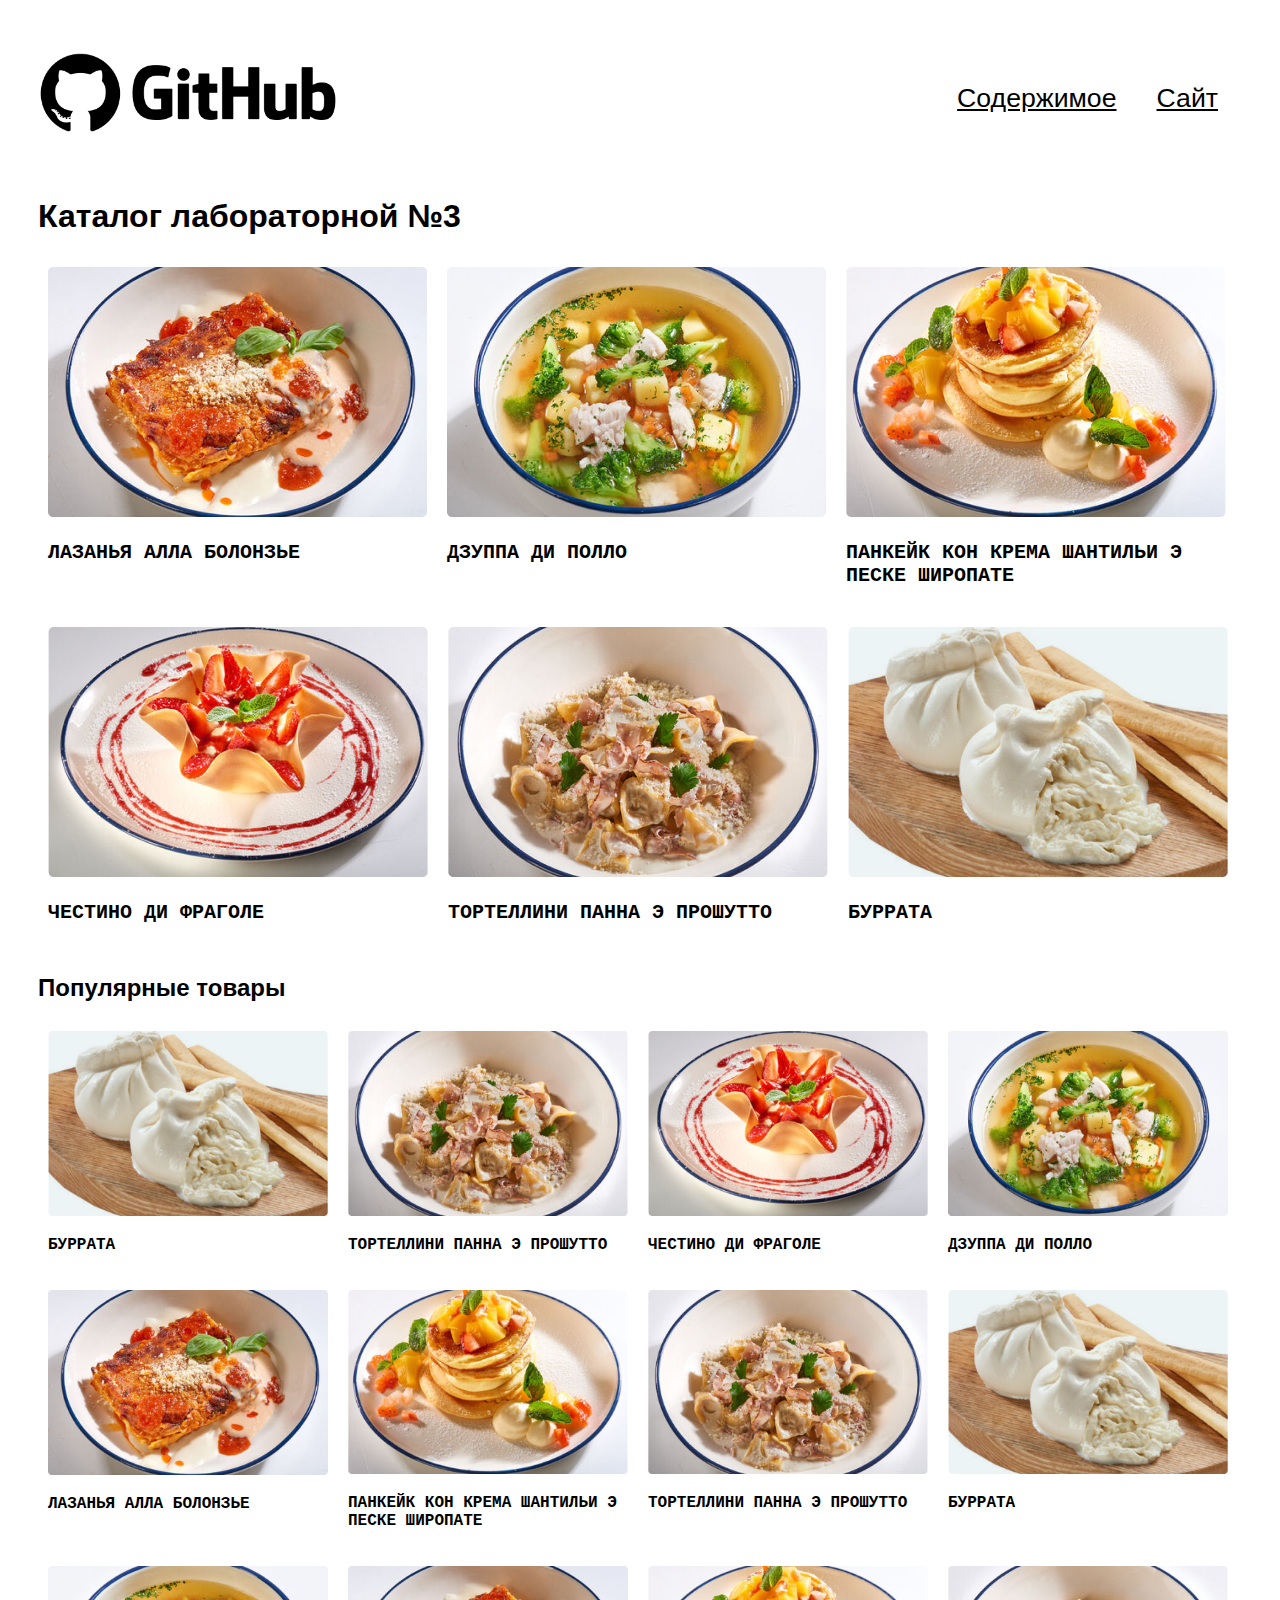
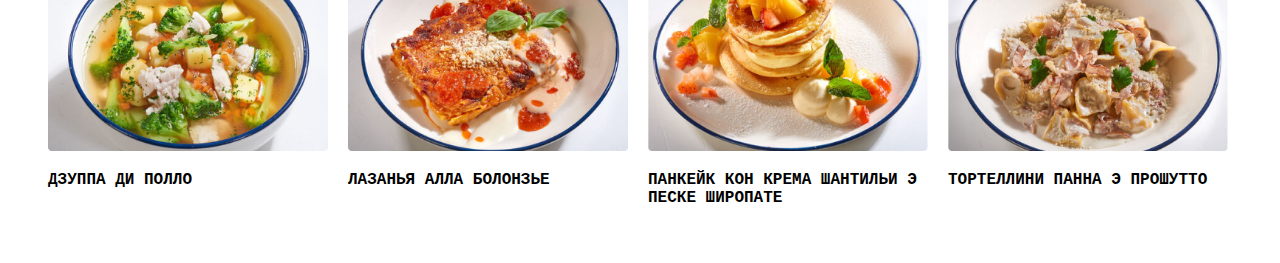
==== 3/index.html @ bacbf108 "Added lab3" ====
<!DOCTYPE html>
<html lang="en">

<head>
    <meta charset="UTF-8">
    <meta http-equiv="X-UA-Compatible" content="IE=edge">
    <meta name="viewport" content="width=device-width, initial-scale=1.0">
    <title>Лабораторная работа №3</title>
</head>
<link rel="stylesheet" href="styles/style.css" type="text/css" />

<body>
    <div class="content">
        <div class="top-menu">
            <img src="./content/logo.png" width="300px" height=auto>
            <ul class="navigation-tab">
                <li class="navigation-btn">
                    <a href="#main-catalog">Содержимое</a>
                </li>
                <li class="navigation-btn">
                    <a href="https://github.com/">Сайт</a>
                </li>
            </ul>
        </div>
        <div class="main">
            <h1>Каталог лабораторной №3</h1>
            <div class="main-catalog">
                <div class="item">
                    <img src="./content/1.png">
                    <p>Лазанья алла болонзье</p>
                </div>
                <div class="item">
                    <img src="./content/2.png">
                    <p>Дзуппа ди полло</p>
                </div>
                <div class="item">
                    <img src="./content/3.png">
                    <p>Панкейк кон крема шантильи э песке широпате</p>
                </div>
                <div class="item">
                    <img src="./content/4.png">
                    <p>Честино ди фраголе</p>
                </div>
                <div class="item">
                    <img src="./content/5.png">
                    <p>Тортеллини панна э прошутто</p>
                </div>
                <div class="item">
                    <img src="./content/6.png">
                    <p>Буррата</p>
                </div>
            </div>
            <h2>Популярные товары</h2>
            <div class="promo-catalog">
                <div class="item">
                    <img src="./content/6.png" width="280px">
                    <p>Буррата</p>
                </div>
                <div class="item">
                    <img src="./content/5.png" width="280px">
                    <p>Тортеллини панна э прошутто</p>
                </div>
                <div class="item">
                    <img src="./content/4.png" width="280px">
                    <p>Честино ди фраголе</p>
                </div>
                <div class="item">
                    <img src="./content/2.png" width="280px">
                    <p>Дзуппа ди полло</p>
                </div>
                <div class="item">
                    <img src="./content/1.png">
                    <p>Лазанья алла болонзье</p>
                </div>
                <div class="item">
                    <img src="./content/3.png">
                    <p>Панкейк кон крема шантильи э песке широпате</p>
                </div>
                <div class="item">
                    <img src="./content/5.png">
                    <p>Тортеллини панна э прошутто</p>
                </div>
                <div class="item">
                    <img src="./content/6.png">
                    <p>Буррата</p>
                </div>
                <div class="item">
                    <img src="./content/2.png">
                    <p>Дзуппа ди полло</p>
                </div>
                <div class="item">
                    <img src="./content/1.png">
                    <p>Лазанья алла болонзье</p>
                </div>
                <div class="item">
                    <img src="./content/3.png">
                    <p>Панкейк кон крема шантильи э песке широпате</p>
                </div>
                <div class="item">
                    <img src="./content/5.png">
                    <p>Тортеллини панна э прошутто</p>
                </div>
            </div>
        </div>
    </div>
</body>
<script src="./scripts/index.js"></script>

</html>
---- 3/styles/style.css ----
body {
    width: 1280px;

}

.content {
    margin: 30px;
    margin-top: 5px;
}

.top-menu {
    position: relative;
    display: flex;
}

.promo-catalog {
    display: block;
}

.navigation-tab {
    display: flex;
    position: absolute;
    right: 0%;
    margin-top: 75px;
    margin-right: 40px;
    font-family:'Franklin Gothic Medium', 'Arial Narrow', Arial, sans-serif;
    font-size: 20pt;
    list-style-type: none;
}

.navigation-btn {
    margin-left: 40px;
}

a {

    color: black;
}

h1, h2 {
    font-family:Arial, Helvetica, sans-serif;
}

p {
    text-transform: uppercase;
    word-wrap: break-word;
    font-weight: bold;
    font-family: 'Courier New', Courier, monospace;
    font-size: 15pt;
}

.main-catalog, .promo-catalog {
    display: flex;
    flex-wrap: wrap;
}


.item {
   margin: 10px;
   width: min-content;
}

.promo-catalog img {
    width: 280px;
}

.promo-catalog p {
    font-size: 12pt;
}
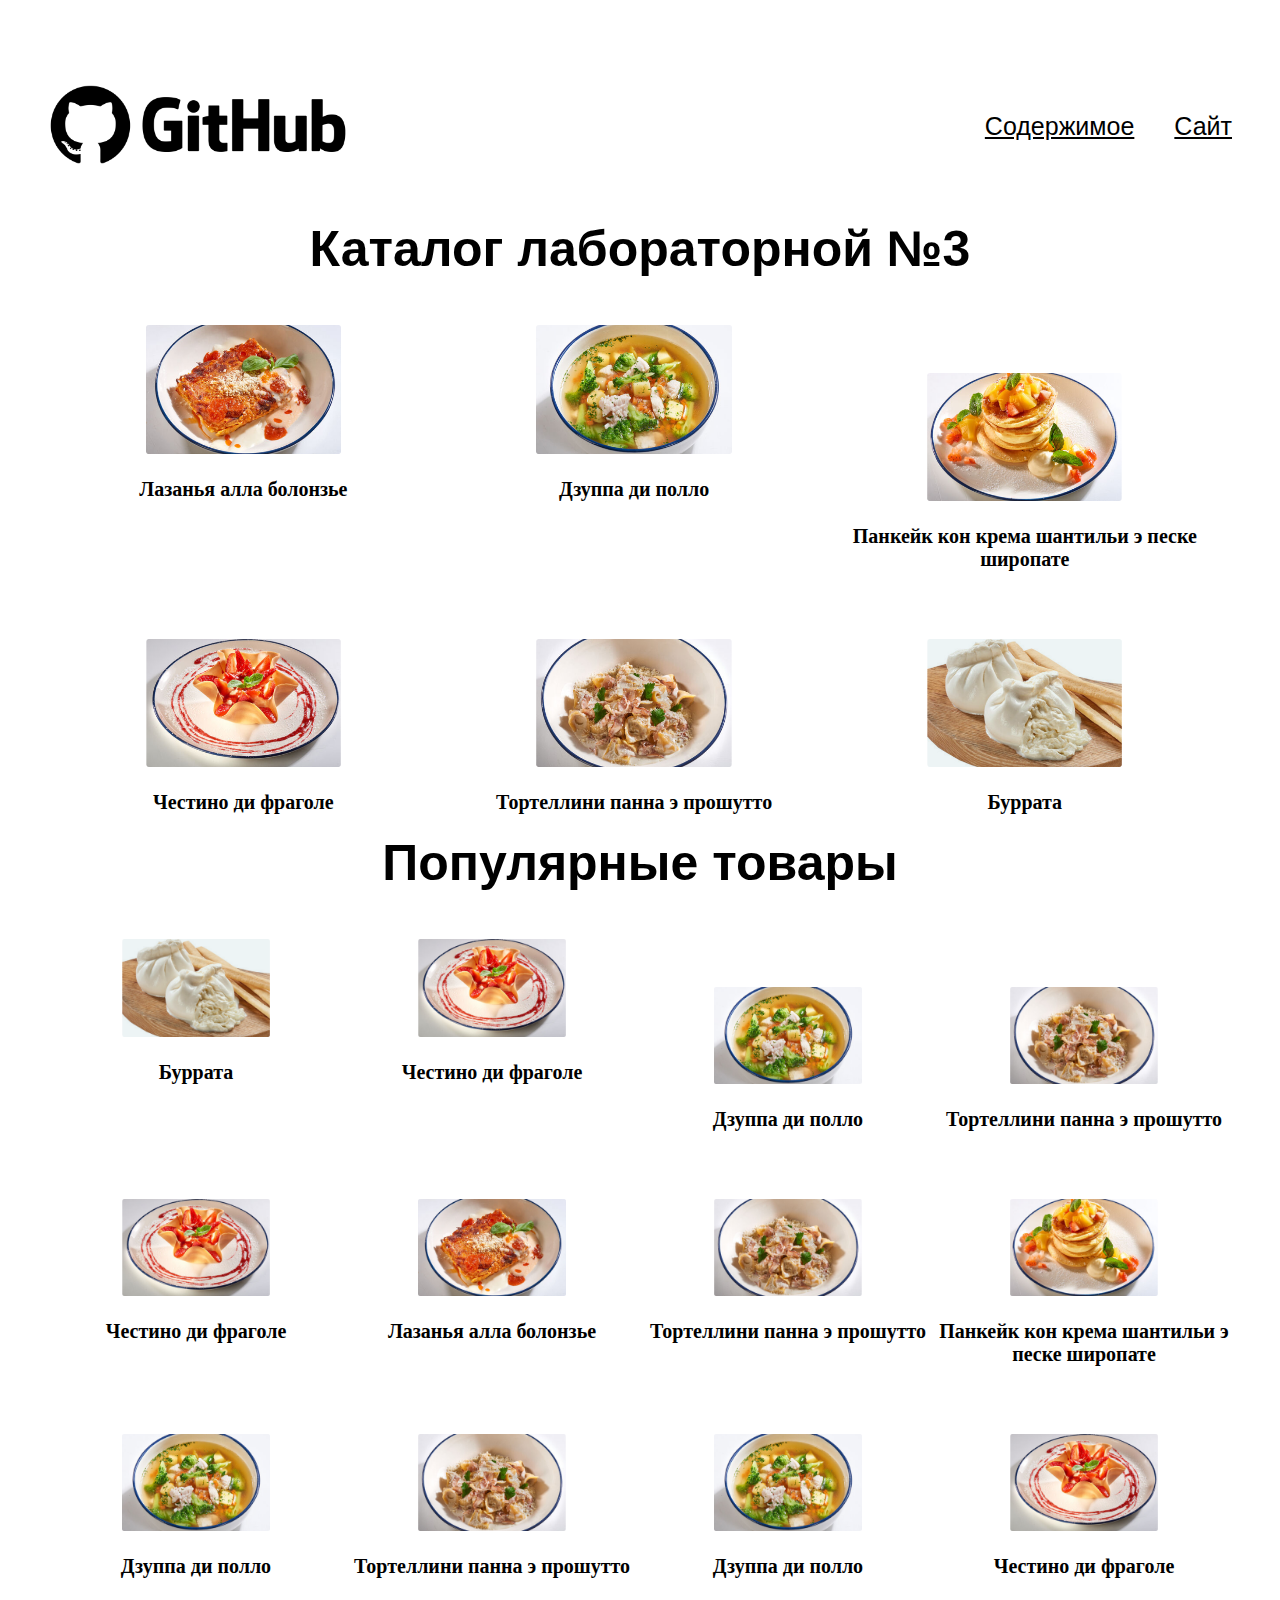
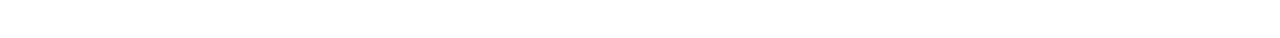
==== commit f73579ed: "Исправления" ====
--- a/3/index.html
+++ b/3/index.html
@@ -1,109 +1,173 @@
 <!DOCTYPE html>
-<html lang="en">
+<html lang="ru">
 
-<head>
-    <meta charset="UTF-8">
-    <meta http-equiv="X-UA-Compatible" content="IE=edge">
-    <meta name="viewport" content="width=device-width, initial-scale=1.0">
-    <title>Лабораторная работа №3</title>
-</head>
-<link rel="stylesheet" href="styles/style.css" type="text/css" />
-
+    <head>
+        <meta charset="UTF-8">
+        <meta http-equiv="X-UA-Compatible" content="IE=edge">
+        <meta name="viewport" content="width=device-width, initial-scale=1.0">
+        <title>Лабораторная работа №3</title>
+    </head>
+    <link rel="stylesheet" href="styles/style.css" type="text/css" />
+    
 <body>
-    <div class="content">
-        <div class="top-menu">
-            <img src="./content/logo.png" width="300px" height=auto>
-            <ul class="navigation-tab">
-                <li class="navigation-btn">
-                    <a href="#main-catalog">Содержимое</a>
-                </li>
-                <li class="navigation-btn">
-                    <a href="https://github.com/">Сайт</a>
-                </li>
-            </ul>
-        </div>
-        <div class="main">
-            <h1>Каталог лабораторной №3</h1>
-            <div class="main-catalog">
-                <div class="item">
-                    <img src="./content/1.png">
-                    <p>Лазанья алла болонзье</p>
+    <div id="main">
+        <div class="top-area">
+            <div class="top-area_content">
+                <div class="logo">
+                    <img src="./content/logo.png" width="300px" height=auto>
                 </div>
-                <div class="item">
-                    <img src="./content/2.png">
-                    <p>Дзуппа ди полло</p>
-                </div>
-                <div class="item">
-                    <img src="./content/3.png">
-                    <p>Панкейк кон крема шантильи э песке широпате</p>
-                </div>
-                <div class="item">
-                    <img src="./content/4.png">
-                    <p>Честино ди фраголе</p>
-                </div>
-                <div class="item">
-                    <img src="./content/5.png">
-                    <p>Тортеллини панна э прошутто</p>
-                </div>
-                <div class="item">
-                    <img src="./content/6.png">
-                    <p>Буррата</p>
+                <div class="navigation">
+                    <ul class="navigation-tab">
+                        <li class="navigation_btn"><a href="#main-catalog_title">Содержимое</a></li>
+                        <li class="navigation_btn"><a href="https://github.com/">Сайт</a>
+                        </li>
+                    </ul>
                 </div>
             </div>
-            <h2>Популярные товары</h2>
+        </div>
+
+        <h1 class="name-catalog">Каталог лабораторной №3</h1>
+
+        <div class="main-catalog">
+            <div class="main-items">
+
+                <div class="main-item">
+                    <img class="item-image" src="./content/1.png">
+                    <p class="description">
+                        Лазанья алла болонзье
+                    </p>
+                </div>
+
+                <div class="main-item">
+                    <img  class="item-image" src="./content/2.png">
+                    <p class="description">
+                        Дзуппа ди полло
+                    </p>
+                </div>
+
+                <div class="main-item">
+                    <img  class="item-image" src="./content/3.png">
+                    <p class="description">
+                        Панкейк кон крема шантильи э песке широпате
+                    </p>
+                </div>
+
+                <div class="main-item">
+                    <img  class="item-image" src="./content/4.png">
+                    <p class="description">
+                        Честино ди фраголе
+                    </p>
+                </div>
+
+                <div class="main-item">
+                    <img  class="item-image" src="./content/5.png">
+                    <p class="description">
+                        Тортеллини панна э прошутто
+                    </p>
+                </div>
+
+                <div class="main-item">
+                    <img  class="item-image" src="./content/6.png">
+                    <p class="description">
+                        Буррата
+                    </p>
+
+                </div>
+            </div>
+
+
+            <h2 class="name-catalog">Популярные товары</h2>
             <div class="promo-catalog">
-                <div class="item">
-                    <img src="./content/6.png" width="280px">
-                    <p>Буррата</p>
-                </div>
-                <div class="item">
-                    <img src="./content/5.png" width="280px">
-                    <p>Тортеллини панна э прошутто</p>
-                </div>
-                <div class="item">
-                    <img src="./content/4.png" width="280px">
-                    <p>Честино ди фраголе</p>
-                </div>
-                <div class="item">
-                    <img src="./content/2.png" width="280px">
-                    <p>Дзуппа ди полло</p>
-                </div>
-                <div class="item">
-                    <img src="./content/1.png">
-                    <p>Лазанья алла болонзье</p>
-                </div>
-                <div class="item">
-                    <img src="./content/3.png">
-                    <p>Панкейк кон крема шантильи э песке широпате</p>
-                </div>
-                <div class="item">
-                    <img src="./content/5.png">
-                    <p>Тортеллини панна э прошутто</p>
-                </div>
-                <div class="item">
-                    <img src="./content/6.png">
-                    <p>Буррата</p>
-                </div>
-                <div class="item">
-                    <img src="./content/2.png">
-                    <p>Дзуппа ди полло</p>
-                </div>
-                <div class="item">
-                    <img src="./content/1.png">
-                    <p>Лазанья алла болонзье</p>
-                </div>
-                <div class="item">
-                    <img src="./content/3.png">
-                    <p>Панкейк кон крема шантильи э песке широпате</p>
-                </div>
-                <div class="item">
-                    <img src="./content/5.png">
-                    <p>Тортеллини панна э прошутто</p>
+                
+
+                <div class="promo-items">
+                    <div class="promo-item">
+                        <img class="item-image" src="./content/6.png">
+                        <p class="description">
+                            Буррата
+                        </p>
+                    </div>
+    
+                    <div class="promo-item">
+                        <img  class="item-image" src="./content/4.png">
+                        <p class="description">
+                            Честино ди фраголе
+                        </p>
+                    </div>
+    
+                    <div class="promo-item">
+                        <img  class="item-image" src="./content/2.png">
+                        <p class="description">
+                            Дзуппа ди полло
+                        </p>
+                    </div>
+
+                    <div class="promo-item">
+                        <img  class="item-image" src="./content/5.png">
+                        <p class="description">
+                            Тортеллини панна э прошутто
+                        </p>
+                    </div>
+
+                    <div class="promo-item">
+                        <img  class="item-image" src="./content/4.png">
+                        <p class="description">
+                            Честино ди фраголе
+                        </p>
+                    </div>
+    
+                    <div class="promo-item">
+                        <img  class="item-image" src="./content/1.png">
+                        <p class="description">
+                            Лазанья алла болонзье
+                        </p>
+                    </div>
+
+                    <div class="promo-item">
+                        <img  class="item-image" src="./content/5.png">
+                        <p class="description">
+                            Тортеллини панна э прошутто
+                        </p>
+                    </div>
+    
+                    <div class="promo-item">
+                        <img  class="item-image" src="./content/3.png">
+                        <p class="description">
+                            Панкейк кон крема шантильи э песке широпате
+                        </p>
+                    </div>
+
+                    <div class="promo-item">
+                        <img  class="item-image" src="./content/2.png">
+                        <p class="description">
+                            Дзуппа ди полло
+                        </p>
+                    </div>
+    
+                    <div class="promo-item">
+                        <img  class="item-image" src="./content/5.png">
+                        <p class="description">
+                            Тортеллини панна э прошутто
+                        </p>
+                    </div>
+                    
+                    <div class="promo-item">
+                        <img  class="item-image" src="./content/2.png">
+                        <p class="description">
+                            Дзуппа ди полло
+                        </p>
+                    </div>
+
+                    <div class="promo-item">
+                        <img  class="item-image" src="./content/4.png">
+                        <p class="description">
+                            Честино ди фраголе
+                        </p>
+                    </div>
                 </div>
             </div>
         </div>
     </div>
+    <script src="scripts/index.js"></script>
 </body>
-<script src="./scripts/index.js"></script>
-
 </html>--- a/3/styles/style.css
+++ b/3/styles/style.css
@@ -1,37 +1,81 @@
+@media screen and (max-width: 1280px) {
 
+    #main {
+        margin: 12px;
+    }
 
-body {
-    width: 1280px;
+    .name-catalog {
+        text-align: center;
+    }
+
+    .main-item {
+        width: 50%;
+    }
+
+    .main-item:nth-child(n + 3) {
+        margin-top: 4%;
+    }
+
+    .promo-item {
+        width: 50%;
+    }
+
+    .promo-item:nth-child(n + 3) {
+        margin-top: 4%;
+    }
 
 }
 
-.content {
-    margin: 30px;
-    margin-top: 5px;
+@media screen and (max-width: 640px) {
+
+    .top-area_content {
+        display: inline;
+    }
+
+    .navigation {
+        margin-top: 3%;
+    }
+
+    .main-item {
+        width: 100%;
+    }
+
+    .main-item :hover img {
+        opacity: 50%;
+    }
+
+    .promo-item:hover img {
+        opacity: 50%;
+    }
+
+    .promor-item {
+        margin-top: 3%;
+    }
+
+}
+@media screen and (max-width: 500px) {
+
+    .name-catalog {
+        font-size: 40px;
+    }
+
+    .promo-item {
+        margin-top: 3%;
+
+        width: 100%;
+    }
+
 }
 
-.top-menu {
-    position: relative;
-    display: flex;
+h1, h2, h3, h4, h5, h6, ul {
+    font-family:Arial, Helvetica, sans-serif;
+    padding: 0;
+    margin: 0;
 }
 
-.promo-catalog {
-    display: block;
-}
-
-.navigation-tab {
-    display: flex;
-    position: absolute;
-    right: 0%;
-    margin-top: 75px;
-    margin-right: 40px;
-    font-family:'Franklin Gothic Medium', 'Arial Narrow', Arial, sans-serif;
-    font-size: 20pt;
+li{
     list-style-type: none;
-}
-
-.navigation-btn {
-    margin-left: 40px;
+    text-decoration: none;
 }
 
 a {
@@ -39,33 +83,86 @@
     color: black;
 }
 
-h1, h2 {
-    font-family:Arial, Helvetica, sans-serif;
+.top-area{
+    height: 20vh;
 }
 
-p {
-    text-transform: uppercase;
-    word-wrap: break-word;
-    font-weight: bold;
-    font-family: 'Courier New', Courier, monospace;
-    font-size: 15pt;
+.top-area_content {
+    display: flex;
+    justify-content: space-between;
+    align-items: center;
 }
 
-.main-catalog, .promo-catalog {
+.navigation-tab {
     display: flex;
+    font-family:'Franklin Gothic Medium', 'Arial Narrow', Arial, sans-serif;
+    font-size: 20pt;
+    list-style-type: none;
+}
+
+.navigation_btn {
+    margin-left: 40px;
+    font-size: 25px;
+    
+}
+
+.navigation_btn a:hover {
+    text-decoration: none;
+}
+
+.navigation_btn:first-child {
+    margin-left: 0;
+}
+
+
+#main {
+    margin: 40px;
+}
+
+
+.name-catalog {
+    font-size: 50px;
+    margin-bottom: 4%;
+}
+
+.main-items {
+    display: flex;
+    flex-wrap: wrap; 
+}
+
+.main-item {
+    width: 33%;
+    text-align: center;
+}
+
+
+.main-item:nth-child(n + 4) {
+    margin-top: 4%;
+}
+
+
+.promo-items {
+    display: flex;
+    justify-content: space-between;
     flex-wrap: wrap;
 }
 
+.promo-item {
+    width: 25%;
 
-.item {
-   margin: 10px;
-   width: min-content;
+    text-align: center;
 }
 
-.promo-catalog img {
-    width: 280px;
+.promo-item:nth-child(n + 5) {
+    margin-top: 4%;
 }
 
-.promo-catalog p {
-    font-size: 12pt;
-}+.item-image {
+    width: 50%;
+}
+
+
+.description {
+    font-size: 20px;
+    font-weight: bold;
+}
